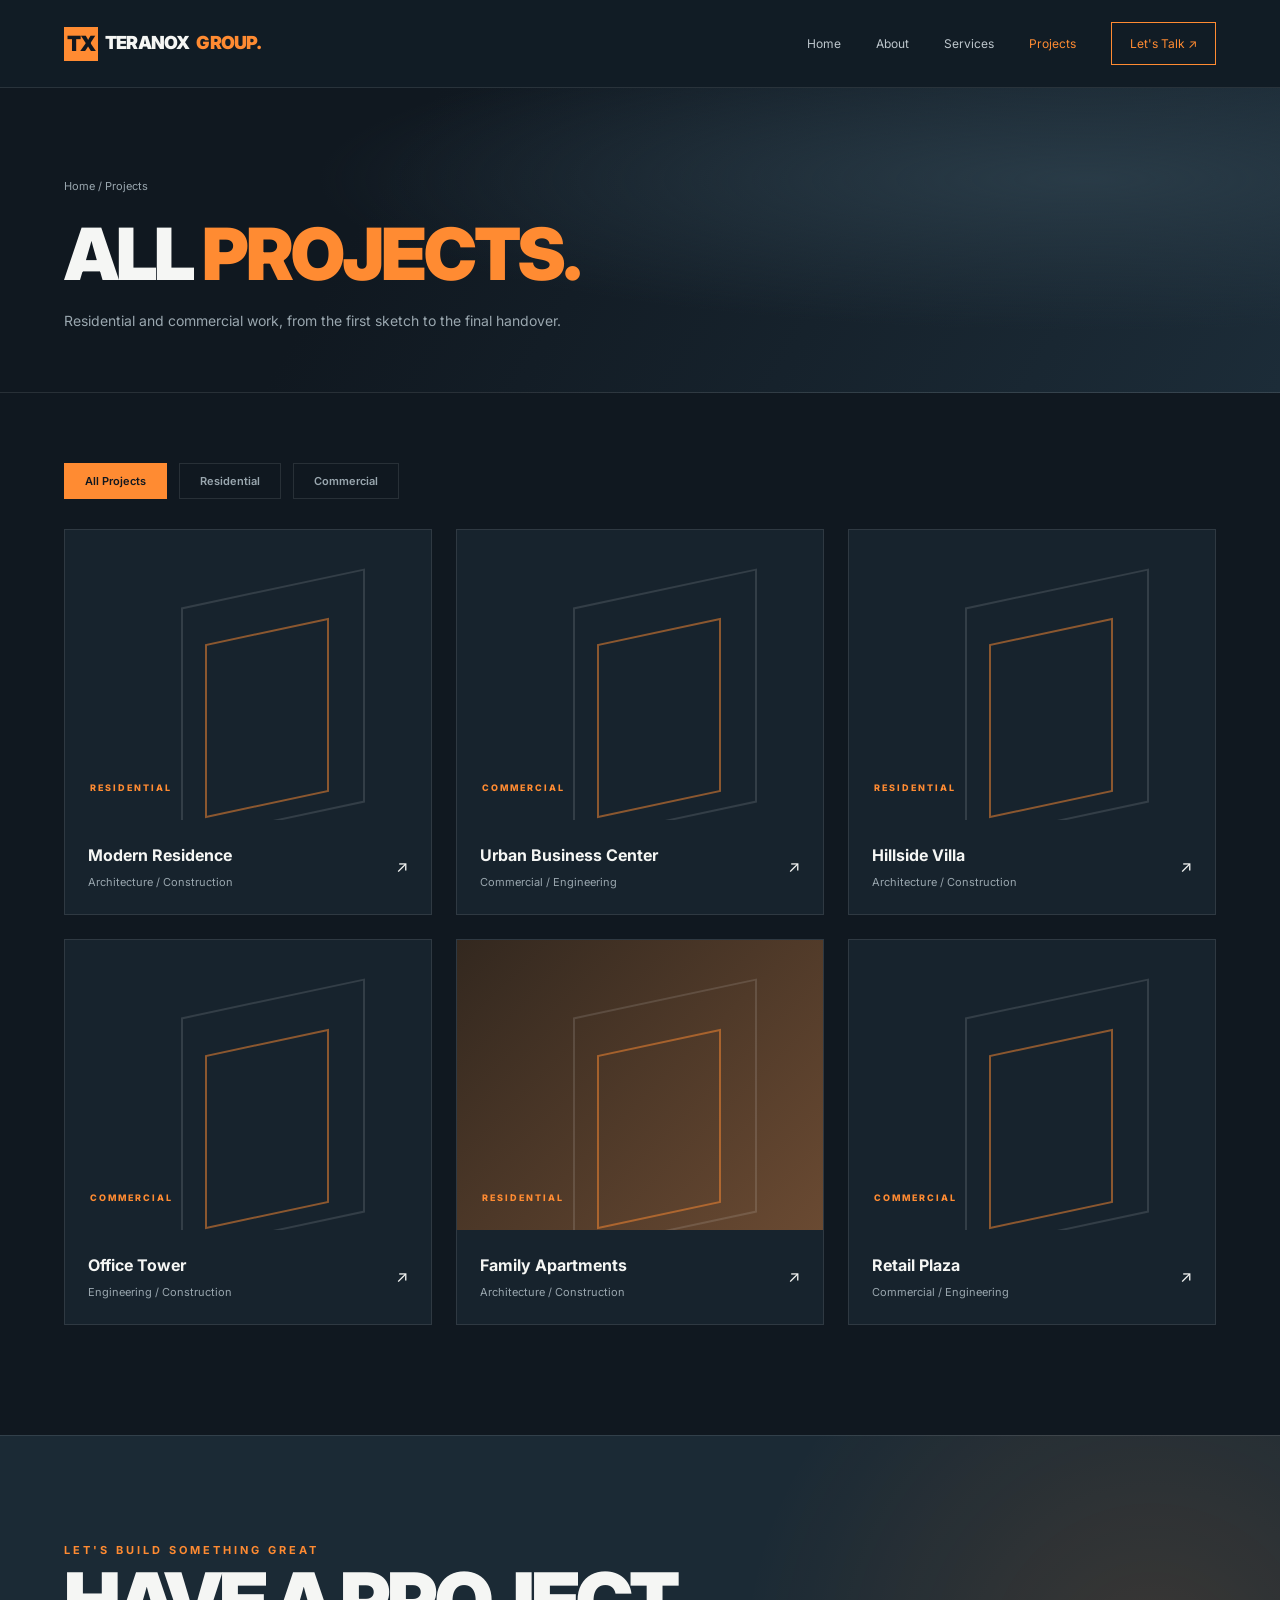
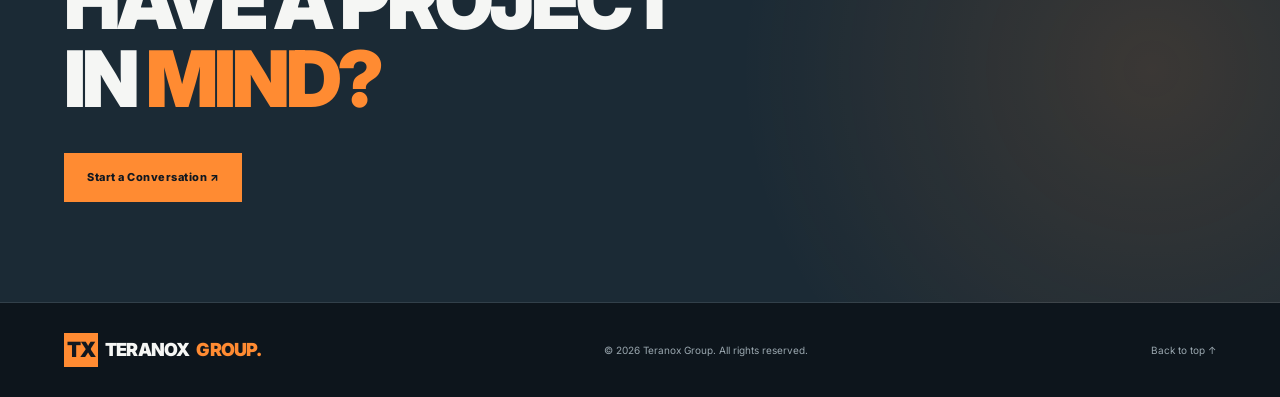
==== projects.html @ 50d5d5c0 "first commit" ====
<!DOCTYPE html>
<html lang="en">
<head>
    <meta charset="UTF-8">
    <meta name="viewport" content="width=device-width, initial-scale=1.0">
    <meta name="description" content="All projects by Teranox Group - residential and commercial work">
    <title>Projects | Teranox Group</title>

    <link rel="stylesheet" href="style.css">
</head>

<body id="top">

<header class="header">
    <div class="container nav-container">

        <a href="index.html#home" class="logo">
            <span class="logo-icon">TX</span>
            TERANOX<span>GROUP.</span>
        </a>

        <button class="menu-toggle" id="menuToggle"
            aria-label="Toggle navigation"
            aria-expanded="false"
            aria-controls="navMenu">
            <span></span>
            <span></span>
            <span></span>
        </button>

        <nav class="nav" id="navMenu">
            <a href="index.html#home">Home</a>
            <a href="index.html#about">About</a>
            <a href="index.html#services">Services</a>
            <a href="projects.html" class="active">Projects</a>
            <a href="index.html#contact" class="nav-contact">Let's Talk ↗</a>
        </nav>

    </div>
</header>

<main>

<section class="page-hero">
    <div class="container">
        <div class="breadcrumb">
            <a href="index.html">Home</a> / Projects
        </div>
        <h1>ALL <span>PROJECTS.</span></h1>
        <p>
            Residential and commercial work, from the first sketch
            to the final handover.
        </p>
    </div>
</section>

<section class="projects-page">
    <div class="container">

        <div class="project-filters">
            <button class="filter-btn active" data-filter="all">All Projects</button>
            <button class="filter-btn" data-filter="residential">Residential</button>
            <button class="filter-btn" data-filter="commercial">Commercial</button>
        </div>

        <div class="projects-grid">

            <article class="project-card" data-category="residential">
                <div class="project-image image-one">
                    <span class="project-tag">RESIDENTIAL</span>
                </div>
                <div class="project-info">
                    <div>
                        <h3>Modern Residence</h3>
                        <p>Architecture / Construction</p>
                    </div>
                    <span>↗</span>
                </div>
            </article>

            <article class="project-card" data-category="commercial">
                <div class="project-image image-two">
                    <span class="project-tag">COMMERCIAL</span>
                </div>
                <div class="project-info">
                    <div>
                        <h3>Urban Business Center</h3>
                        <p>Commercial / Engineering</p>
                    </div>
                    <span>↗</span>
                </div>
            </article>

            <article class="project-card" data-category="residential">
                <div class="project-image image-three">
                    <span class="project-tag">RESIDENTIAL</span>
                </div>
                <div class="project-info">
                    <div>
                        <h3>Hillside Villa</h3>
                        <p>Architecture / Construction</p>
                    </div>
                    <span>↗</span>
                </div>
            </article>

            <article class="project-card" data-category="commercial">
                <div class="project-image image-four">
                    <span class="project-tag">COMMERCIAL</span>
                </div>
                <div class="project-info">
                    <div>
                        <h3>Office Tower</h3>
                        <p>Engineering / Construction</p>
                    </div>
                    <span>↗</span>
                </div>
            </article>

            <article class="project-card" data-category="residential">
                <div class="project-image image-five">
                    <span class="project-tag">RESIDENTIAL</span>
                </div>
                <div class="project-info">
                    <div>
                        <h3>Family Apartments</h3>
                        <p>Architecture / Construction</p>
                    </div>
                    <span>↗</span>
                </div>
            </article>

            <article class="project-card" data-category="commercial">
                <div class="project-image image-six">
                    <span class="project-tag">COMMERCIAL</span>
                </div>
                <div class="project-info">
                    <div>
                        <h3>Retail Plaza</h3>
                        <p>Commercial / Engineering</p>
                    </div>
                    <span>↗</span>
                </div>
            </article>

        </div>

    </div>
</section>

<section class="cta section" id="contact">
    <div class="container cta-content">
        <span class="section-label">LET'S BUILD SOMETHING GREAT</span>
        <h2>HAVE A PROJECT<br>IN <span>MIND?</span></h2>
        <a href="mailto:hello@example.com" class="btn btn-primary">
            Start a Conversation ↗
        </a>
    </div>
</section>

</main>

<footer class="footer">
    <div class="container footer-inner">
        <a href="index.html" class="logo">
            <span class="logo-icon">TX</span>
            TERANOX<span>GROUP.</span>
        </a>

        <p>© <span id="year"></span> Teranox Group. All rights reserved.</p>

        <a href="#top">Back to top ↑</a>
    </div>
</footer>

<div class="image-modal" id="imageModal" aria-hidden="true">
    <button class="modal-close" id="modalClose" aria-label="Close">
        &times;
    </button>

    <img src="" alt="Project preview" id="modalImage">
</div>

<script src="script.js"></script>

</body>
</html>
---- style.css ----
@import url('https://fonts.googleapis.com/css2?family=Inter:wght@400;500;600;700;800;900&display=swap');

:root {
  --bg: #101820;
  --surface: #17232d;
  --surface-light: #202e39;
  --orange: #ff8b32;
  --white: #f5f6f4;
  --muted: #9aa7af;
  --border: rgba(255,255,255,0.10);
}

* {
  margin: 0;
  padding: 0;
  box-sizing: border-box;
}

html {
  scroll-behavior: smooth;
}

body {
  background: var(--bg);
  color: var(--white);
  font-family: 'Inter', Arial, sans-serif;
  line-height: 1.6;
}

a {
  text-decoration: none;
  color: inherit;
}

.container {
  width: min(1160px, 90%);
  margin: auto;
}

/* HEADER */

.header {
  height: 88px;
  display: flex;
  align-items: center;
  background: #111c25;
  border-bottom: 1px solid var(--border);
  position: relative;
  z-index: 5;
}

.nav-container,
.nav,
.logo {
  display: flex;
  align-items: center;
}

.nav-container {
  justify-content: space-between;
}

.logo {
  font-size: 18px;
  font-weight: 900;
  letter-spacing: -0.8px;
  gap: 7px;
}

.logo span:last-child {
  color: var(--orange);
}

.logo-icon {
  background: var(--orange);
  color: #111820;
  width: 34px;
  height: 34px;
  display: grid;
  place-items: center;
  font-size: 21px;
  font-weight: 900;
}

.nav {
  gap: 35px;
}

.nav a {
  font-size: 12px;
  color: #bdc6cc;
  transition: 0.25s;
}

.nav a:hover,
.nav a.active {
  color: var(--orange);
}

.nav .nav-contact {
  border: 1px solid var(--orange);
  padding: 11px 18px;
  color: var(--orange);
}

/* HERO */

.hero {
  min-height: 620px;
  position: relative;
  display: flex;
  align-items: center;
  overflow: hidden;
  background:
    radial-gradient(ellipse at 80% 35%, #293b47 0%, transparent 45%),
    linear-gradient(120deg, #101820 30%, #1c2c38 100%);
}

.hero::before {
  content: "C";
  position: absolute;
  right: 7%;
  top: 50%;
  transform: translateY(-50%);
  font-size: 500px;
  font-weight: 900;
  line-height: 1;
  color: rgba(255,255,255,0.025);
}

.hero-overlay {
  position: absolute;
  inset: 0;
  background: linear-gradient(90deg, rgba(16,24,32,0.15), transparent);
}

.hero-content {
  position: relative;
  z-index: 1;
  display: flex;
  align-items: center;
  justify-content: space-between;
  padding-top: 35px;
  padding-bottom: 80px;
}

.hero-text {
  max-width: 700px;
}

.eyebrow,
.section-label {
  color: var(--orange);
  font-size: 11px;
  font-weight: 700;
  letter-spacing: 3px;
  margin-bottom: 24px;
}

.hero h1 {
  font-size: clamp(48px, 7vw, 88px);
  line-height: 0.98;
  letter-spacing: -5px;
  font-weight: 900;
}

.hero h1 span,
.section-heading h2 span,
.section h2 span,
.cta h2 span {
  color: var(--orange);
}

.hero-description {
  color: var(--muted);
  max-width: 430px;
  margin-top: 28px;
  font-size: 14px;
}

.hero-buttons {
  display: flex;
  gap: 14px;
  margin-top: 35px;
  flex-wrap: wrap;
}

.btn {
  display: inline-flex;
  align-items: center;
  justify-content: center;
  min-height: 49px;
  padding: 0 23px;
  font-size: 11px;
  font-weight: 800;
  letter-spacing: 0.5px;
  transition: 0.25s;
}

.btn-primary {
  background: var(--orange);
  color: #111820;
}

.btn-primary:hover {
  background: #ffa75f;
  transform: translateY(-3px);
}

.btn-outline {
  border: 1px solid rgba(255,255,255,0.35);
  color: var(--white);
}

.btn-outline:hover {
  border-color: var(--orange);
  color: var(--orange);
}

.hero-number {
  display: flex;
  flex-direction: column;
  align-items: flex-end;
  gap: 10px;
  color: var(--muted);
}

.hero-number span {
  color: var(--orange);
  font-size: 65px;
  font-weight: 900;
}

.hero-number small {
  font-size: 9px;
  letter-spacing: 2px;
  text-align: right;
}

.hero-bottom {
  position: absolute;
  bottom: 0;
  width: 100%;
  border-top: 1px solid var(--border);
}

.hero-bottom-inner {
  min-height: 54px;
  display: flex;
  align-items: center;
  justify-content: space-between;
  color: #9aa7af;
  font-size: 9px;
  letter-spacing: 1.5px;
}

/* STATS */

.stats {
  background: var(--orange);
  color: #111820;
  padding: 30px 0;
}

.stats-grid {
  display: grid;
  grid-template-columns: repeat(4, 1fr);
}

.stat-item {
  padding: 8px 25px;
  border-right: 1px solid rgba(0,0,0,0.18);
  display: flex;
  flex-direction: column;
}

.stat-item:first-child {
  padding-left: 0;
}

.stat-item:last-child {
  border: none;
}

.stat-item h2 {
  font-size: 40px;
  font-weight: 900;
  line-height: 1.2;
}

.stat-item h2 span {
  font-size: inherit;
  margin: 0;
}

.stat-item p {
  font-size: 12px;
  font-weight: 600;
}

/* SECTIONS */

.section {
  padding: 110px 0;
}

.section-heading {
  display: grid;
  grid-template-columns: 1.2fr 0.8fr;
  gap: 60px;
  align-items: end;
}

.section-heading .text-link {
    justify-self: end;
    align-self: start;
    margin-top: 0;
}

.section h2,
.section-heading h2 {
  font-size: clamp(34px, 5vw, 56px);
  line-height: 1.08;
  letter-spacing: -2px;
  font-weight: 900;
}

.section-description {
  color: var(--muted);
  font-size: 13px;
  max-width: 400px;
  padding-bottom: 5px;
}

/* SERVICES */

.services {
  background: #131f29;
}

.services h2 {
  margin-bottom: 45px;
}

.services-grid {
  display: grid;
  grid-template-columns: repeat(3, 1fr);
  gap: 18px;
}

.service-card {
  position: relative;
  min-height: 280px;
  padding: 35px 28px;
  background: var(--surface);
  border: 1px solid var(--border);
  transition: 0.3s;
}

.service-card:hover {
  transform: translateY(-7px);
  border-color: var(--orange);
}

.service-number {
  position: absolute;
  top: 25px;
  right: 25px;
  font-size: 12px;
  color: #71808b;
}

.service-icon {
  color: var(--orange);
  font-size: 35px;
  margin-bottom: 25px;
}

.service-card h3 {
  font-size: 18px;
  margin-bottom: 12px;
}

.service-card p {
  color: var(--muted);
  font-size: 12px;
  min-height: 48px;
}

.text-link {
  display: inline-block;
  margin-top: 22px;
  color: var(--orange);
  font-size: 10px;
  font-weight: 800;
  letter-spacing: 1px;
}

/* PROJECTS */

.projects h2 {
  margin-bottom: 40px;
}

.projects-grid {
  display: grid;
  grid-template-columns: 1fr 1fr;
  gap: 24px;
}

.project-card {
  background: var(--surface);
  border: 1px solid var(--border);
}

.project-image {
  height: 290px;
  position: relative;
  overflow: hidden;
  display: flex;
  align-items: flex-end;
  justify-content: space-between;
  padding: 25px;
}


.image-one {
    background:
        url("https://www.costaprivee.com/objetos/temp/source/dystrito/759590/olena_605_ultra_modern_luxury_villa_in_Dnia_Spain_minimalisti_4711b0db_964d_4d2d_82d3_6a17f3ec97b8_0_jpeg.jpeg")
        center / cover no-repeat;
}

.image-two {
    background:
        url("https://sppsconstructionindiapvtltd.com/images/images/service/1.jpg")
        center / cover no-repeat;
}


.project-image::before {
  content: "";
  position: absolute;
  width: 180px;
  height: 230px;
  border: 2px solid rgba(255,255,255,0.12);
  right: 18%;
  top: 20%;
  transform: skewY(-12deg);
}

.project-image::after {
  content: "";
  position: absolute;
  width: 120px;
  height: 170px;
  border: 2px solid rgba(255,139,50,0.5);
  right: 28%;
  top: 35%;
  transform: skewY(-12deg);
}

.project-tag,
.project-symbol {
  position: relative;
  z-index: 1;
}

.project-tag {
  color: var(--orange);
  font-size: 9px;
  letter-spacing: 2px;
  font-weight: 800;
}

.project-symbol {
  font-size: 45px;
  font-weight: 900;
  color: rgba(255,255,255,0.55);
}

.project-info {
  display: flex;
  align-items: center;
  justify-content: space-between;
  padding: 23px;
}

.project-info h3 {
  font-size: 16px;
}

.project-info p {
  font-size: 11px;
  color: var(--muted);
  margin-top: 5px;
}

.project-info > a {
  color: var(--orange);
  font-size: 23px;
}

/* CTA */

.cta {
  padding: 100px 0;
  background:
    radial-gradient(circle at 90% 50%, rgba(255,139,50,0.14), transparent 35%),
    #1b2a35;
  border-top: 1px solid var(--border);
  border-bottom: 1px solid var(--border);
}

.cta h2 {
  font-size: clamp(45px, 7vw, 78px);
  line-height: 1;
  letter-spacing: -4px;
  margin-bottom: 35px;
}

/* FOOTER */

.footer {
  padding: 30px 0;
  background: #0d151c;
}

.footer-inner {
  display: flex;
  justify-content: space-between;
  align-items: center;
  gap: 20px;
}

.footer p,
.footer-inner > a:last-child {
  font-size: 10px;
  color: var(--muted);
}

/* RESPONSIVE */

@media (max-width: 800px) {
  .nav {
    gap: 15px;
  }

  .nav a {
    font-size: 10px;
  }

  .hero-number {
    display: none;
  }

  .section-heading {
    grid-template-columns: 1fr;
    gap: 25px;
  }

  .services-grid {
    grid-template-columns: 1fr 1fr;
  }

  .stats-grid {
    grid-template-columns: 1fr 1fr;
    row-gap: 25px;
  }

  .stat-item:nth-child(2) {
    border: none;
  }
}

@media (max-width: 560px) {
  .header {
    height: auto;
    padding: 20px 0;
  }

  .nav-container {
    align-items: flex-start;
    flex-direction: column;
    gap: 18px;
  }

  .nav {
    width: 100%;
    flex-wrap: wrap;
    gap: 15px;
  }

  .hero {
    min-height: 560px;
  }

  .hero h1 {
    letter-spacing: -2px;
  }

  .hero-bottom-inner {
    font-size: 7px;
    gap: 15px;
  }

  .services-grid,
  .projects-grid {
    grid-template-columns: 1fr;
  }

  .section {
    padding: 75px 0;
  }

  .stats-grid {
    gap: 20px 0;
  }

  .stat-item {
    padding: 5px 15px;
  }

  .stat-item strong {
    font-size: 27px;
  }

  .project-image {
    height: 230px;
  }

  .footer-inner {
    flex-direction: column;
    text-align: center;
  }
}

/* MOBILE MENU BUTTON */

.menu-toggle {
    display: none;
    flex-direction: column;
    justify-content: center;
    gap: 5px;
    width: 42px;
    height: 42px;
    background: transparent;
    border: 1px solid var(--border);
    cursor: pointer;
}

.menu-toggle span {
    display: block;
    width: 20px;
    height: 2px;
    background: var(--white);
    margin: 0 auto;
    transition: 0.3s;
}

/* MOBILE NAVIGATION */

@media (max-width: 560px) {

    .nav-container {
        position: relative;
    }

    .menu-toggle {
        display: flex;
        position: absolute;
        top: 0;
        right: 0;
    }

    .nav {
        display: none;
        flex-direction: column;
        align-items: flex-start;
        width: 100%;
        padding: 20px;
        background: var(--surface);
        border: 1px solid var(--border);
        gap: 20px;
    }

    .nav.active {
        display: flex;
    }

    .nav a {
        font-size: 13px;
    }

    .nav .nav-contact {
        width: 100%;
        text-align: center;
    }
}

/* PROJECT FILTERS */

.project-filters {
    display: flex;
    flex-wrap: wrap;
    gap: 12px;
    margin-bottom: 30px;
}

.filter-btn {
    padding: 10px 20px;
    background: transparent;
    border: 1px solid var(--border);
    color: var(--muted);
    font-family: inherit;
    font-size: 11px;
    font-weight: 600;
    cursor: pointer;
    transition: 0.25s;
}

.filter-btn:hover,
.filter-btn.active {
    background: var(--orange);
    color: #111820;
    border-color: var(--orange);
}

.project-card {
    transition: opacity 0.3s, transform 0.3s;
}

.project-card.hidden {
    display: none;
}

/* PROJECT IMAGE LIGHTBOX */

.project-image {
    cursor: zoom-in;
}

.image-modal {
    display: none;
    position: fixed;
    inset: 0;
    z-index: 9999;
    background: rgba(5, 10, 15, 0.94);
    align-items: center;
    justify-content: center;
    padding: 40px;
}

.image-modal.active {
    display: flex;
}

.image-modal img {
    max-width: 100%;
    max-height: 85vh;
    object-fit: contain;
    border: 1px solid var(--border);
    box-shadow: 0 20px 80px rgba(0, 0, 0, 0.5);
}

.modal-close {
    position: absolute;
    top: 20px;
    right: 30px;
    background: transparent;
    border: none;
    color: white;
    font-size: 42px;
    cursor: pointer;
    line-height: 1;
}

.modal-close:hover {
    color: var(--orange);
}

@media (max-width: 560px) {
    .image-modal {
        padding: 15px;
    }

    .modal-close {
        top: 12px;
        right: 18px;
    }
  }

/* PROJECTS PAGE */

.page-hero {
  padding: 90px 0 60px;
  background:
    radial-gradient(ellipse at 85% 30%, #293b47 0%, transparent 50%),
    linear-gradient(120deg, #101820 30%, #1c2c38 100%);
  border-bottom: 1px solid var(--border);
}

.page-hero h1 {
  font-size: clamp(40px, 6vw, 72px);
  line-height: 1;
  letter-spacing: -3px;
  font-weight: 900;
  margin-bottom: 20px;
}

.page-hero h1 span {
  color: var(--orange);
}

.page-hero p {
  color: var(--muted);
  max-width: 520px;
  font-size: 14px;
}

.breadcrumb {
  font-size: 11px;
  color: var(--muted);
  margin-bottom: 22px;
}

.breadcrumb a:hover {
  color: var(--orange);
}

.projects-page {
  padding: 70px 0 110px;
}

.projects-page .projects-grid {
  grid-template-columns: repeat(3, 1fr);
}

.project-image.image-three { background: url("image/image1-villa.jpg") center / cover no-repeat;}
.project-image.image-four  { background: url("image/image2-t2.jpg") center / cover no-repeat;}
.project-image.image-five  { background: linear-gradient(135deg, #33281f, #6a4a32); }
.project-image.image-six   { background: url("image/image3-all.jpg") center / cover no-repeat;}

@media (max-width: 900px) {
  .projects-page .projects-grid {
    grid-template-columns: 1fr 1fr;
  }
}

@media (max-width: 560px) {
  .page-hero {
    padding: 60px 0 40px;
  }

  .page-hero h1 {
    letter-spacing: -1.5px;
  }

  .projects-page .projects-grid {
    grid-template-columns: 1fr;
  }
}
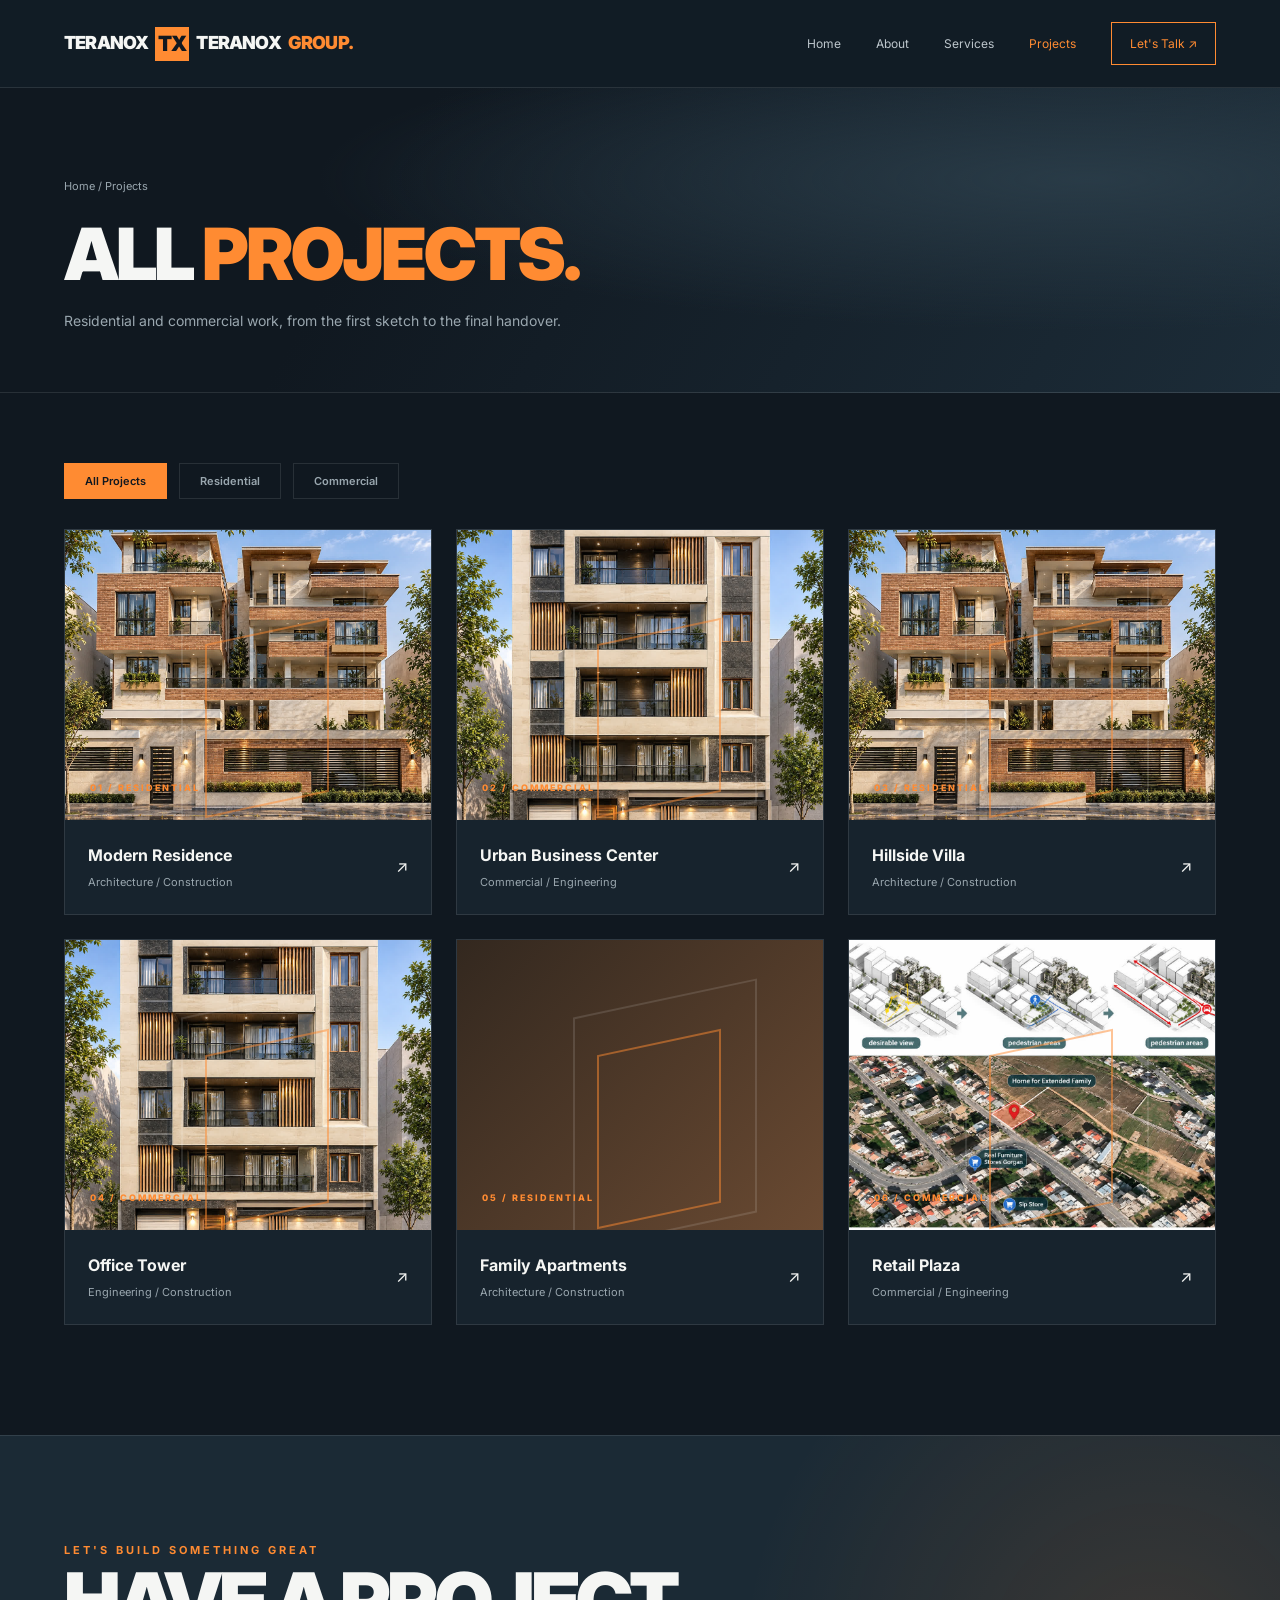
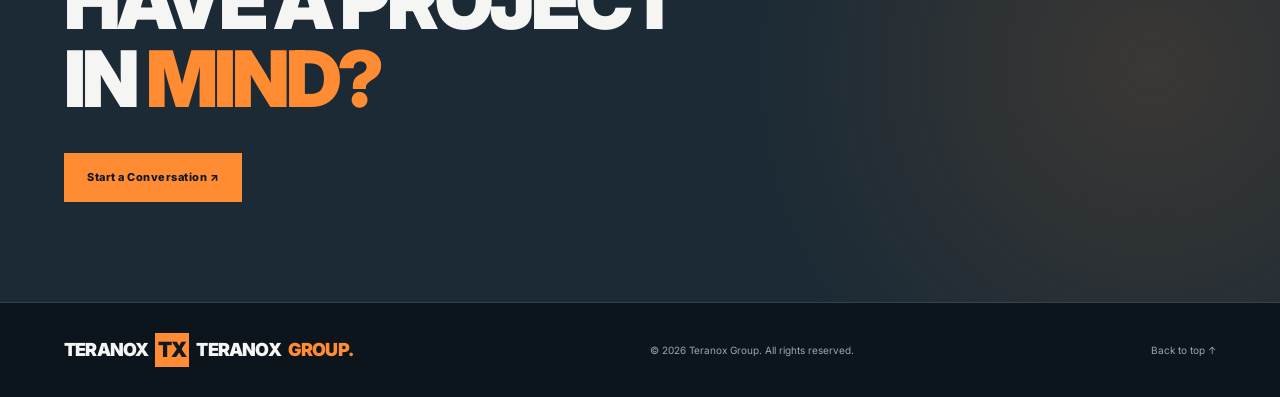
==== commit 4e7c285d: "Add files via upload" ====
--- a/projects.html
+++ b/projects.html
@@ -65,7 +65,7 @@
 
         <div class="projects-grid">
 
-            <article class="project-card" data-category="residential">
+            <article class="project-card" data-project-index="0" data-category="residential">
                 <div class="project-image image-one">
                     <span class="project-tag">RESIDENTIAL</span>
                 </div>
@@ -78,7 +78,7 @@
                 </div>
             </article>
 
-            <article class="project-card" data-category="commercial">
+            <article class="project-card" data-project-index="1" data-category="commercial">
                 <div class="project-image image-two">
                     <span class="project-tag">COMMERCIAL</span>
                 </div>
@@ -91,7 +91,7 @@
                 </div>
             </article>
 
-            <article class="project-card" data-category="residential">
+            <article class="project-card" data-project-index="2" data-category="residential">
                 <div class="project-image image-three">
                     <span class="project-tag">RESIDENTIAL</span>
                 </div>
@@ -104,7 +104,7 @@
                 </div>
             </article>
 
-            <article class="project-card" data-category="commercial">
+            <article class="project-card" data-project-index="3" data-category="commercial">
                 <div class="project-image image-four">
                     <span class="project-tag">COMMERCIAL</span>
                 </div>
@@ -117,7 +117,7 @@
                 </div>
             </article>
 
-            <article class="project-card" data-category="residential">
+            <article class="project-card" data-project-index="4" data-category="residential">
                 <div class="project-image image-five">
                     <span class="project-tag">RESIDENTIAL</span>
                 </div>
@@ -130,7 +130,7 @@
                 </div>
             </article>
 
-            <article class="project-card" data-category="commercial">
+            <article class="project-card" data-project-index="5" data-category="commercial">
                 <div class="project-image image-six">
                     <span class="project-tag">COMMERCIAL</span>
                 </div>
@@ -181,6 +181,7 @@
     <img src="" alt="Project preview" id="modalImage">
 </div>
 
+<script src="config.js"></script>
 <script src="script.js"></script>
 
 </body>
--- a/style.css
+++ b/style.css
@@ -425,15 +425,11 @@
 
 
 .image-one {
-    background:
-        url("https://www.costaprivee.com/objetos/temp/source/dystrito/759590/olena_605_ultra_modern_luxury_villa_in_Dnia_Spain_minimalisti_4711b0db_964d_4d2d_82d3_6a17f3ec97b8_0_jpeg.jpeg")
-        center / cover no-repeat;
+    background: url("images/image1-villa.jpg") center / cover no-repeat;
 }
 
 .image-two {
-    background:
-        url("https://sppsconstructionindiapvtltd.com/images/images/service/1.jpg")
-        center / cover no-repeat;
+    background: url("images/image2-t2.jpg") center / cover no-repeat;
 }
 
 
@@ -835,10 +831,10 @@
   grid-template-columns: repeat(3, 1fr);
 }
 
-.project-image.image-three { background: url("image/image1-villa.jpg") center / cover no-repeat;}
-.project-image.image-four  { background: url("image/image2-t2.jpg") center / cover no-repeat;}
+.project-image.image-three { background: url("images/image1-villa.jpg") center / cover no-repeat;}
+.project-image.image-four  { background: url("images/image2-t2.jpg") center / cover no-repeat;}
 .project-image.image-five  { background: linear-gradient(135deg, #33281f, #6a4a32); }
-.project-image.image-six   { background: url("image/image3-all.jpg") center / cover no-repeat;}
+.project-image.image-six   { background: url("images/image3-all.jpg") center / cover no-repeat;}
 
 @media (max-width: 900px) {
   .projects-page .projects-grid {
@@ -859,3 +855,23 @@
     grid-template-columns: 1fr;
   }
 }
+
+
+/* TERANOX PRO refinements */
+:focus-visible { outline: 2px solid var(--orange); outline-offset: 4px; }
+.project-image { background-position: center; background-size: cover; background-repeat: no-repeat; }
+@media (max-width: 760px) {
+  .hero { min-height: 650px; }
+  .hero-content { align-items: flex-start; padding-top: 72px; padding-bottom: 100px; }
+  .hero-number { display: none; }
+  .hero h1 { letter-spacing: -2.5px; }
+  .stats-grid { grid-template-columns: repeat(2, 1fr); }
+  .services-grid, .projects-grid, .projects-page .projects-grid { grid-template-columns: 1fr; }
+  .section-heading { gap: 20px; align-items: flex-start; flex-direction: column; }
+}
+@media (max-width: 380px) {
+  .logo { font-size: 15px; }
+  .hero h1 { font-size: 43px; }
+  .hero-buttons .btn { width: 100%; }
+  .hero-bottom-inner { font-size: 8px; letter-spacing: .5px; }
+}
